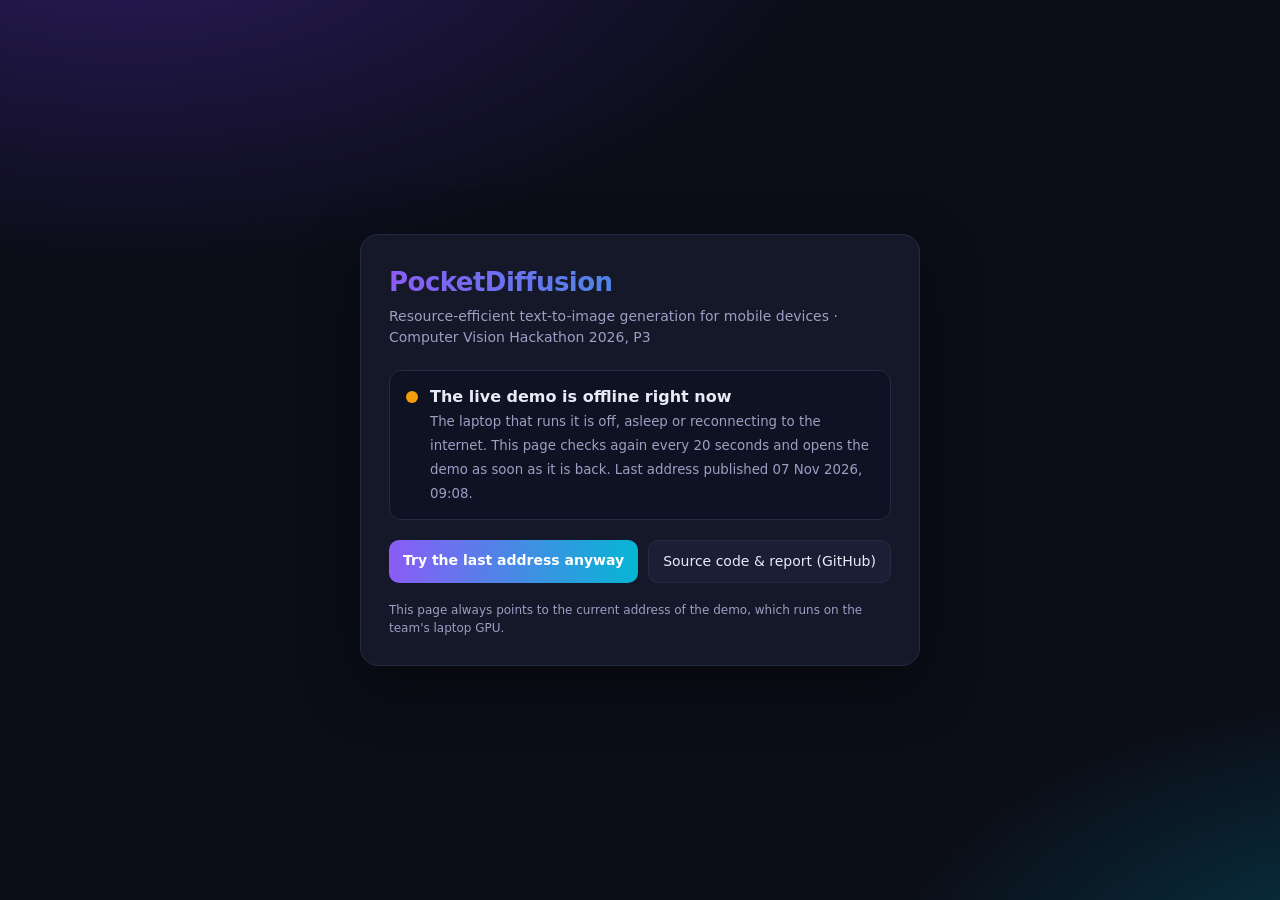
==== index.html @ 41320476 "Permanent status/redirect page for the live demo Co-Authored-By: Claude Opus 5.5 <noreply@anthropic." ====
<!doctype html>
<html lang="en">
<head>
<meta charset="utf-8">
<meta name="viewport" content="width=device-width, initial-scale=1">
<title>PocketDiffusion – live demo</title>
<meta name="description" content="Permanent link to the PocketDiffusion live demo (resource-efficient text-to-image generation, CV Hackathon 2026, P3).">
<style>
  :root { --bg: #0b0d17; --card: #141829; --line: #262b45; --text: #e8eaf6; --muted: #9aa0c3;
          --a1: #8b5cf6; --a2: #06b6d4; --ok: #22c55e; --warn: #f59e0b; }
  * { box-sizing: border-box; }
  body { margin: 0; min-height: 100vh; display: grid; place-items: center; padding: 16px;
         background: radial-gradient(1200px 600px at 10% -10%, #2a1b5c 0, transparent 60%),
                     radial-gradient(900px 500px at 110% 110%, #073b4c 0, transparent 60%), var(--bg);
         color: var(--text); font: 16px/1.5 system-ui, -apple-system, "Segoe UI", Roboto, sans-serif; }
  .card { width: 100%; max-width: 560px; background: var(--card); border: 1px solid var(--line);
          border-radius: 18px; padding: 28px; box-shadow: 0 20px 60px rgba(0,0,0,.35); }
  h1 { margin: 0 0 4px; font-size: 26px; letter-spacing: -.02em;
       background: linear-gradient(90deg, var(--a1), var(--a2)); -webkit-background-clip: text;
       background-clip: text; color: transparent; }
  .sub { margin: 0 0 22px; color: var(--muted); font-size: 14px; }
  .status { display: flex; gap: 12px; align-items: flex-start; padding: 14px 16px; border-radius: 12px;
            background: #0f1222; border: 1px solid var(--line); }
  .dot { flex: none; width: 12px; height: 12px; margin-top: 6px; border-radius: 50%; background: var(--muted); }
  .checking .dot { background: var(--a2); animation: pulse 1s infinite ease-in-out; }
  .ok .dot { background: var(--ok); }
  .off .dot { background: var(--warn); }
  @keyframes pulse { 50% { opacity: .3; transform: scale(.8); } }
  .status b { display: block; }
  .status small { color: var(--muted); }
  .links { margin-top: 20px; display: flex; flex-wrap: wrap; gap: 10px; }
  a.btn { display: inline-block; padding: 10px 14px; border-radius: 10px; text-decoration: none;
          color: var(--text); border: 1px solid var(--line); background: #1a1f36; font-size: 14px; }
  a.btn.primary { border: 0; background: linear-gradient(90deg, var(--a1), var(--a2)); color: #fff; font-weight: 600; }
  a.btn:hover { filter: brightness(1.15); }
  .hidden { display: none; }
  footer { margin-top: 18px; font-size: 12px; color: var(--muted); }
</style>
</head>
<body>
<main class="card">
  <h1>PocketDiffusion</h1>
  <p class="sub">Resource-efficient text-to-image generation for mobile devices · Computer Vision Hackathon 2026, P3</p>

  <div id="status" class="status checking">
    <span class="dot"></span>
    <div><b id="title">Finding the live demo…</b><small id="detail">Checking that the server is running.</small></div>
  </div>

  <div class="links">
    <a id="open" class="btn primary hidden" href="#">Open the live demo</a>
    <a class="btn" href="https://github.com/arpreran/pocketdiffusion">Source code &amp; report (GitHub)</a>
  </div>
  <footer id="foot">This page always points to the current address of the demo, which runs on the team's laptop GPU.</footer>
</main>
<script>
const $ = (id) => document.getElementById(id);
function show(cls, title, detail) {
  $("status").className = "status " + cls;
  $("title").textContent = title;
  $("detail").textContent = detail;
}
async function check() {
  show("checking", "Finding the live demo…", "Checking that the server is running.");
  let info;
  try {
    info = await (await fetch("live.json?t=" + Date.now(), { cache: "no-store" })).json();
  } catch {
    show("off", "Could not read the current address", "Retrying in 20 seconds.");
    return setTimeout(check, 20000);
  }
  const url = (info.url || "").replace(/\/+$/, "");
  $("open").href = url;
  try {
    const ctl = new AbortController();
    const timer = setTimeout(() => ctl.abort(), 12000);
    const r = await fetch(url + "/api/system", { signal: ctl.signal, cache: "no-store" });
    clearTimeout(timer);
    if (!r.ok) throw new Error("HTTP " + r.status);
    const s = await r.json();
    const gpu = s.gpu ? s.gpu.name.replace("NVIDIA GeForce ", "") : "CPU";
    show("ok", "Live demo is running — opening it…", `${gpu} · ${s.ready ? "ready" : "warming up"}`);
    $("open").classList.remove("hidden");
    setTimeout(() => location.replace(url), 800);
  } catch {
    show("off", "The live demo is offline right now",
         "The laptop that runs it is off, asleep or reconnecting to the internet. " +
         "This page checks again every 20 seconds and opens the demo as soon as it is back." +
         (info.updated ? ` Last address published ${info.updated}.` : ""));
    $("open").classList.remove("hidden");
    $("open").textContent = "Try the last address anyway";
    setTimeout(check, 20000);
  }
}
check();
</script>
</body>
</html>
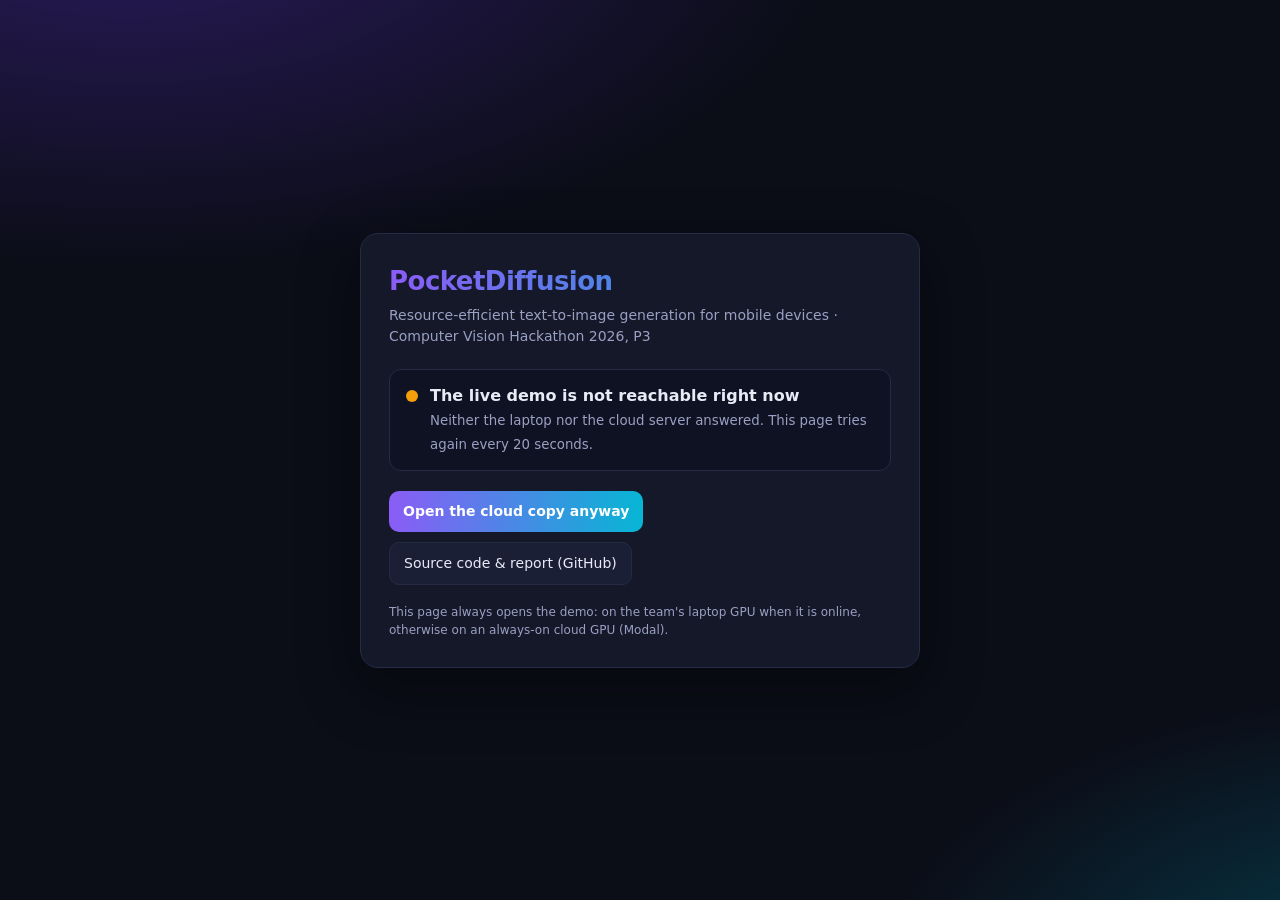
==== commit 1c5caaa3: "Permanent page: fall back to the always-on Modal cloud copy when the laptop is offline" ====
--- a/index.html
+++ b/index.html
@@ -51,7 +51,7 @@
     <a id="open" class="btn primary hidden" href="#">Open the live demo</a>
     <a class="btn" href="https://github.com/arpreran/pocketdiffusion">Source code &amp; report (GitHub)</a>
   </div>
-  <footer id="foot">This page always points to the current address of the demo, which runs on the team's laptop GPU.</footer>
+  <footer id="foot">This page always opens the demo: on the team's laptop GPU when it is online, otherwise on an always-on cloud GPU (Modal).</footer>
 </main>
 <script>
 const $ = (id) => document.getElementById(id);
@@ -60,37 +60,46 @@
   $("title").textContent = title;
   $("detail").textContent = detail;
 }
+// Always-on cloud copy (Modal, serverless NVIDIA T4): used when the team laptop is offline.
+const CLOUD_URL = "https://arpreran--pocketdiffusion.modal.run";
+
+async function probe(url, ms) {
+  const ctl = new AbortController();
+  const timer = setTimeout(() => ctl.abort(), ms);
+  try {
+    const r = await fetch(url + "/api/system", { signal: ctl.signal, cache: "no-store" });
+    if (!r.ok) throw new Error("HTTP " + r.status);
+    return await r.json();
+  } finally {
+    clearTimeout(timer);
+  }
+}
+function go(url, s, where) {
+  const gpu = s.gpu ? s.gpu.name.replace("NVIDIA GeForce ", "") : "CPU";
+  show("ok", "Live demo is running — opening it…", `${where} · ${gpu} · ${s.ready ? "ready" : "warming up"}`);
+  $("open").href = url;
+  $("open").classList.remove("hidden");
+  setTimeout(() => location.replace(url), 800);
+}
 async function check() {
-  show("checking", "Finding the live demo…", "Checking that the server is running.");
-  let info;
-  try {
-    info = await (await fetch("live.json?t=" + Date.now(), { cache: "no-store" })).json();
-  } catch {
-    show("off", "Could not read the current address", "Retrying in 20 seconds.");
-    return setTimeout(check, 20000);
+  show("checking", "Finding the live demo…", "Checking the team laptop (fastest) first.");
+  let info = {};
+  try { info = await (await fetch("live.json?t=" + Date.now(), { cache: "no-store" })).json(); } catch {}
+  const laptop = (info.url || "").replace(/\/+$/, "");
+  const cloud = (info.cloud || CLOUD_URL).replace(/\/+$/, "");
+  if (laptop) {
+    try { return go(laptop, await probe(laptop, 10000), "team laptop"); } catch {}
   }
-  const url = (info.url || "").replace(/\/+$/, "");
-  $("open").href = url;
-  try {
-    const ctl = new AbortController();
-    const timer = setTimeout(() => ctl.abort(), 12000);
-    const r = await fetch(url + "/api/system", { signal: ctl.signal, cache: "no-store" });
-    clearTimeout(timer);
-    if (!r.ok) throw new Error("HTTP " + r.status);
-    const s = await r.json();
-    const gpu = s.gpu ? s.gpu.name.replace("NVIDIA GeForce ", "") : "CPU";
-    show("ok", "Live demo is running — opening it…", `${gpu} · ${s.ready ? "ready" : "warming up"}`);
-    $("open").classList.remove("hidden");
-    setTimeout(() => location.replace(url), 800);
-  } catch {
-    show("off", "The live demo is offline right now",
-         "The laptop that runs it is off, asleep or reconnecting to the internet. " +
-         "This page checks again every 20 seconds and opens the demo as soon as it is back." +
-         (info.updated ? ` Last address published ${info.updated}.` : ""));
-    $("open").classList.remove("hidden");
-    $("open").textContent = "Try the last address anyway";
-    setTimeout(check, 20000);
-  }
+  show("checking", "Starting the cloud GPU server…",
+       "The laptop demo is offline, so the always-on cloud copy is starting. " +
+       "The first visit after a quiet period takes about 1–2 minutes.");
+  $("open").href = cloud;
+  try { return go(cloud, await probe(cloud, 180000), "cloud"); } catch {}
+  show("off", "The live demo is not reachable right now",
+       "Neither the laptop nor the cloud server answered. This page tries again every 20 seconds.");
+  $("open").classList.remove("hidden");
+  $("open").textContent = "Open the cloud copy anyway";
+  setTimeout(check, 20000);
 }
 check();
 </script>
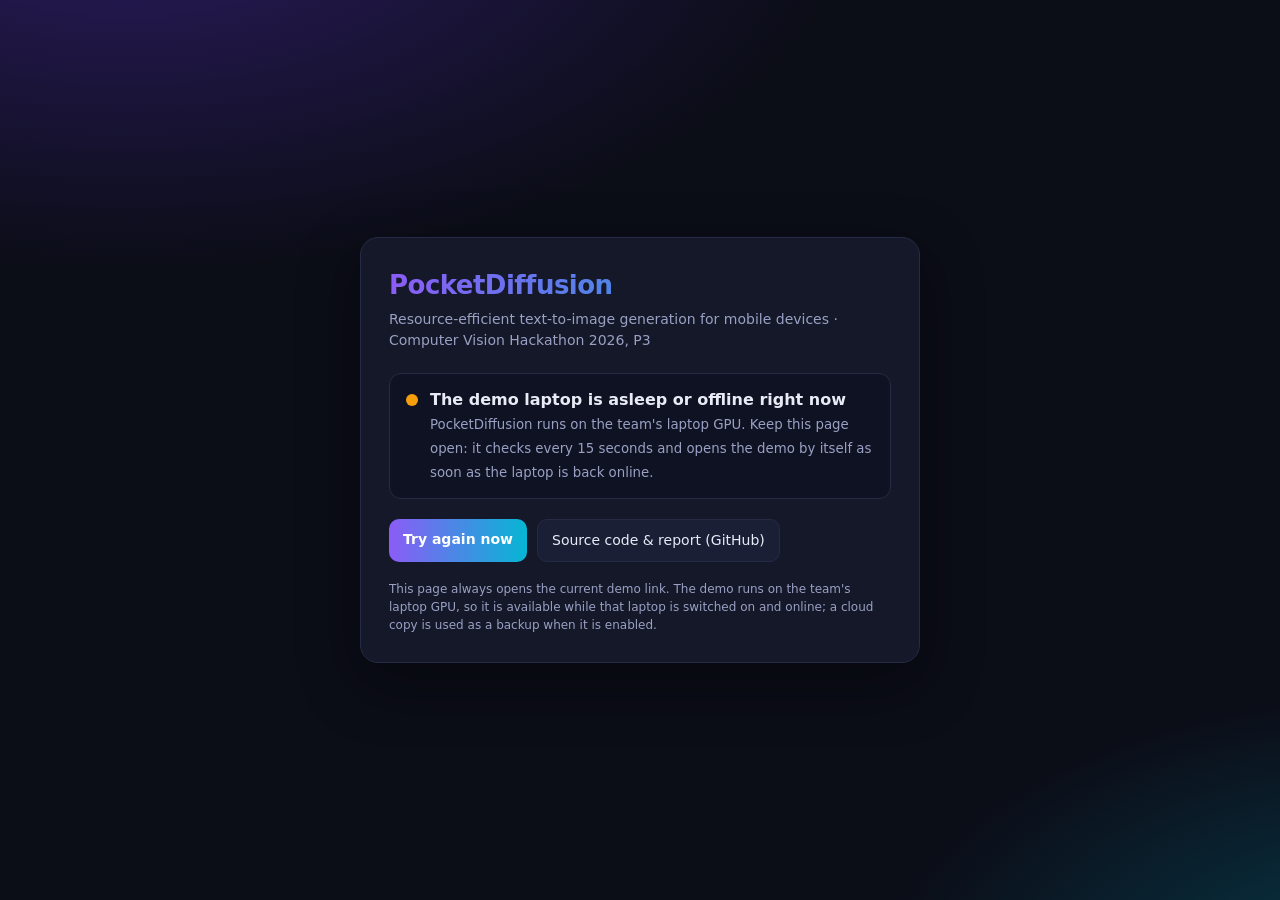
==== commit 908b0a80: "Live demo address: https://0f0c0a3d5639300bd4.gradio.live" ====
--- a/index.html
+++ b/index.html
@@ -51,7 +51,7 @@
     <a id="open" class="btn primary hidden" href="#">Open the live demo</a>
     <a class="btn" href="https://github.com/arpreran/pocketdiffusion">Source code &amp; report (GitHub)</a>
   </div>
-  <footer id="foot">This page always opens the demo: on the team's laptop GPU when it is online, otherwise on an always-on cloud GPU (Modal).</footer>
+  <footer id="foot">This page always opens the current demo link. The demo runs on the team's laptop GPU, so it is available while that laptop is switched on and online; a cloud copy is used as a backup when it is enabled.</footer>
 </main>
 <script>
 const $ = (id) => document.getElementById(id);
@@ -61,7 +61,7 @@
   $("detail").textContent = detail;
 }
 // Always-on cloud copy (Modal, serverless NVIDIA T4): used when the team laptop is offline.
-const CLOUD_URL = "https://arpreran--pocketdiffusion.modal.run";
+const CLOUD_URL = "https://arpreran--pocketdiffusion.us-east.modal.run";
 
 async function probe(url, ms) {
   const ctl = new AbortController();
@@ -74,12 +74,18 @@
     clearTimeout(timer);
   }
 }
+// share links: ?share=<generation id> opens that image's page on the live server
+const SHARE = (new URLSearchParams(location.search).get("share") || "").match(/^[0-9]{8}-[0-9]{6}-[0-9a-f]{6}$/);
 function go(url, s, where) {
   const gpu = s.gpu ? s.gpu.name.replace("NVIDIA GeForce ", "") : "CPU";
-  show("ok", "Live demo is running — opening it…", `${where} · ${gpu} · ${s.ready ? "ready" : "warming up"}`);
-  $("open").href = url;
+  const target = SHARE ? `${url}/share/${SHARE[0]}` : url;
+  show("ok", SHARE ? "Opening the shared image…" : "Live demo is running — opening it…",
+       `${where} · ${gpu} · ${s.ready ? "ready" : "warming up"}`);
+  $("open").href = target;
+  $("open").onclick = null;
+  $("open").textContent = "Open the live demo";
   $("open").classList.remove("hidden");
-  setTimeout(() => location.replace(url), 800);
+  setTimeout(() => location.replace(target), 800);
 }
 async function check() {
   show("checking", "Finding the live demo…", "Checking the team laptop (fastest) first.");
@@ -90,17 +96,19 @@
   if (laptop) {
     try { return go(laptop, await probe(laptop, 10000), "team laptop"); } catch {}
   }
-  show("checking", "Starting the cloud GPU server…",
-       "The laptop demo is offline, so the always-on cloud copy is starting. " +
-       "The first visit after a quiet period takes about 1–2 minutes.");
-  $("open").href = cloud;
+  show("checking", "The laptop is not answering — trying the cloud backup…",
+       "If the cloud copy is enabled, its first start after a quiet period takes 1–2 minutes.");
   try { return go(cloud, await probe(cloud, 180000), "cloud"); } catch {}
-  show("off", "The live demo is not reachable right now",
-       "Neither the laptop nor the cloud server answered. This page tries again every 20 seconds.");
+  show("off", "The demo laptop is asleep or offline right now",
+       "PocketDiffusion runs on the team's laptop GPU. Keep this page open: it checks every 15 seconds " +
+       "and opens the demo by itself as soon as the laptop is back online.");
   $("open").classList.remove("hidden");
-  $("open").textContent = "Open the cloud copy anyway";
-  setTimeout(check, 20000);
+  $("open").textContent = "Try again now";
+  $("open").href = "#";
+  $("open").onclick = (e) => { e.preventDefault(); clearTimeout(retry); check(); };
+  retry = setTimeout(check, 15000);
 }
+let retry = null;
 check();
 </script>
 </body>
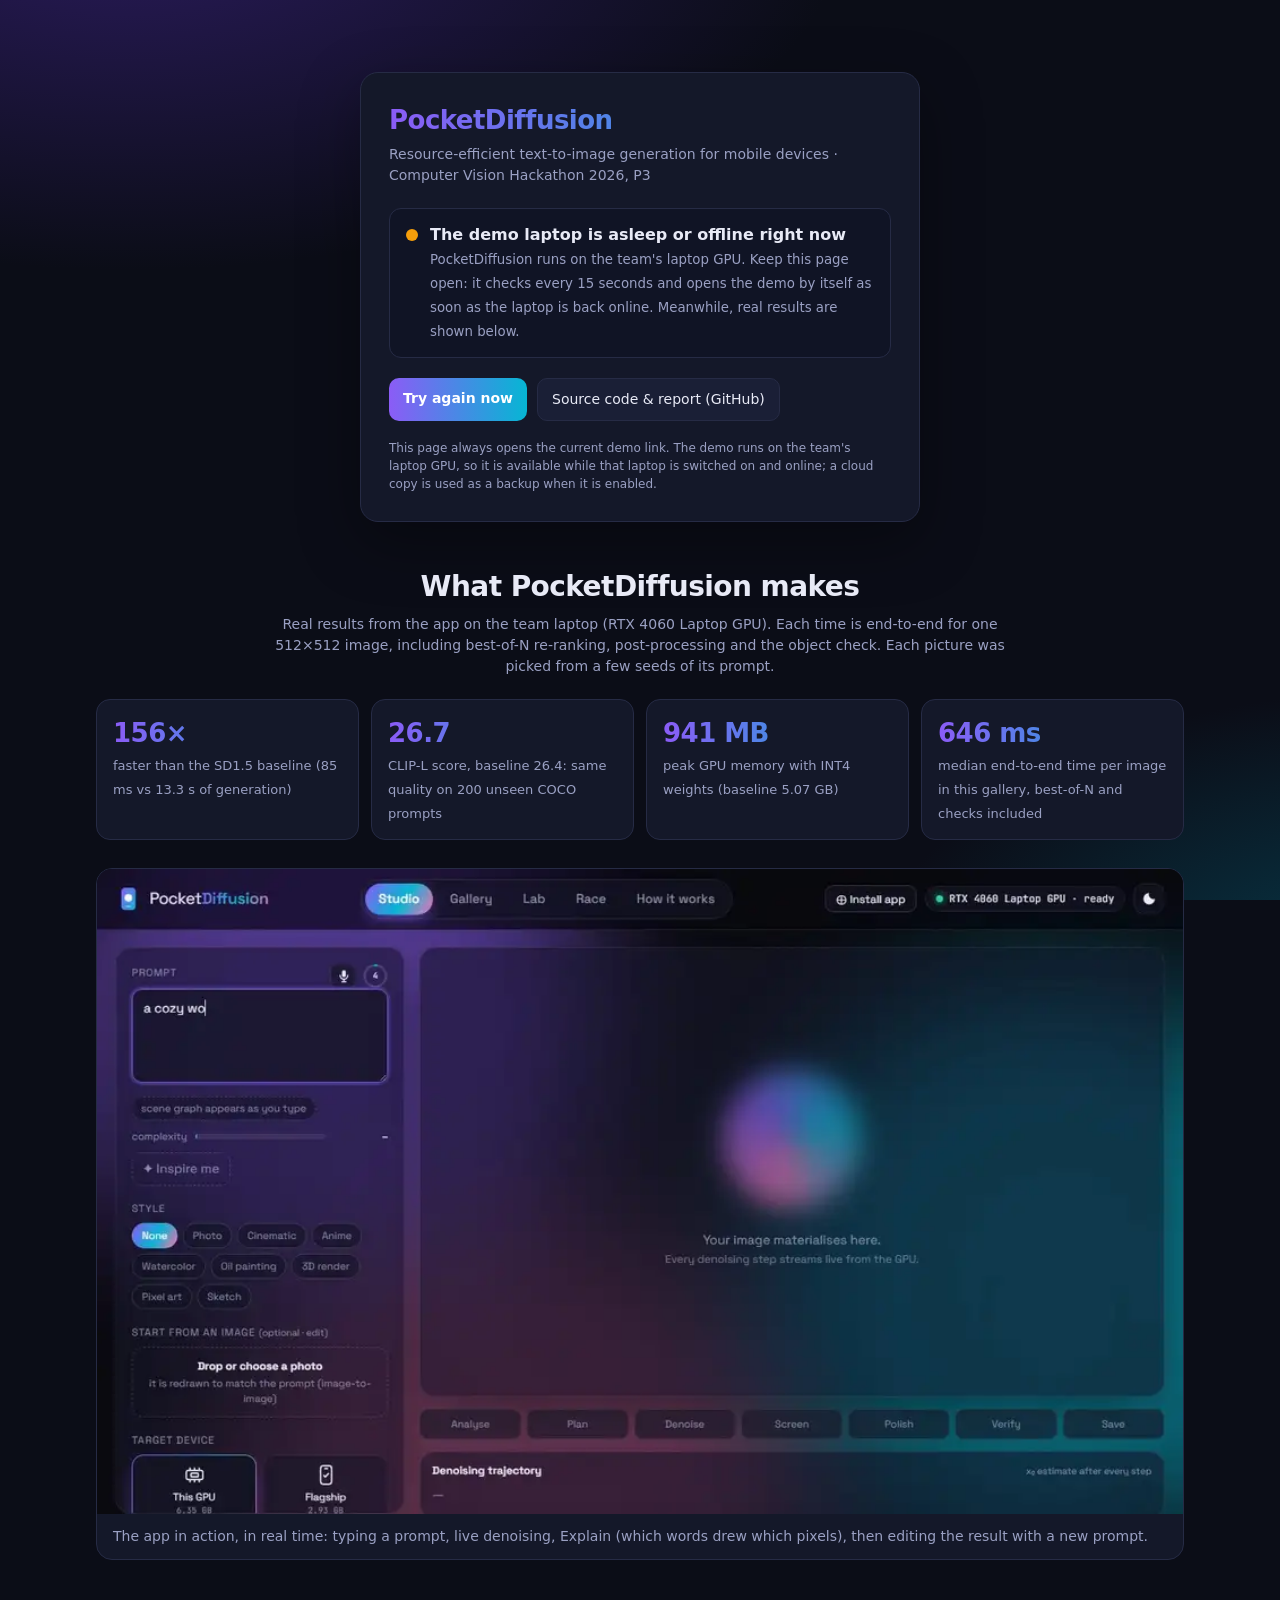
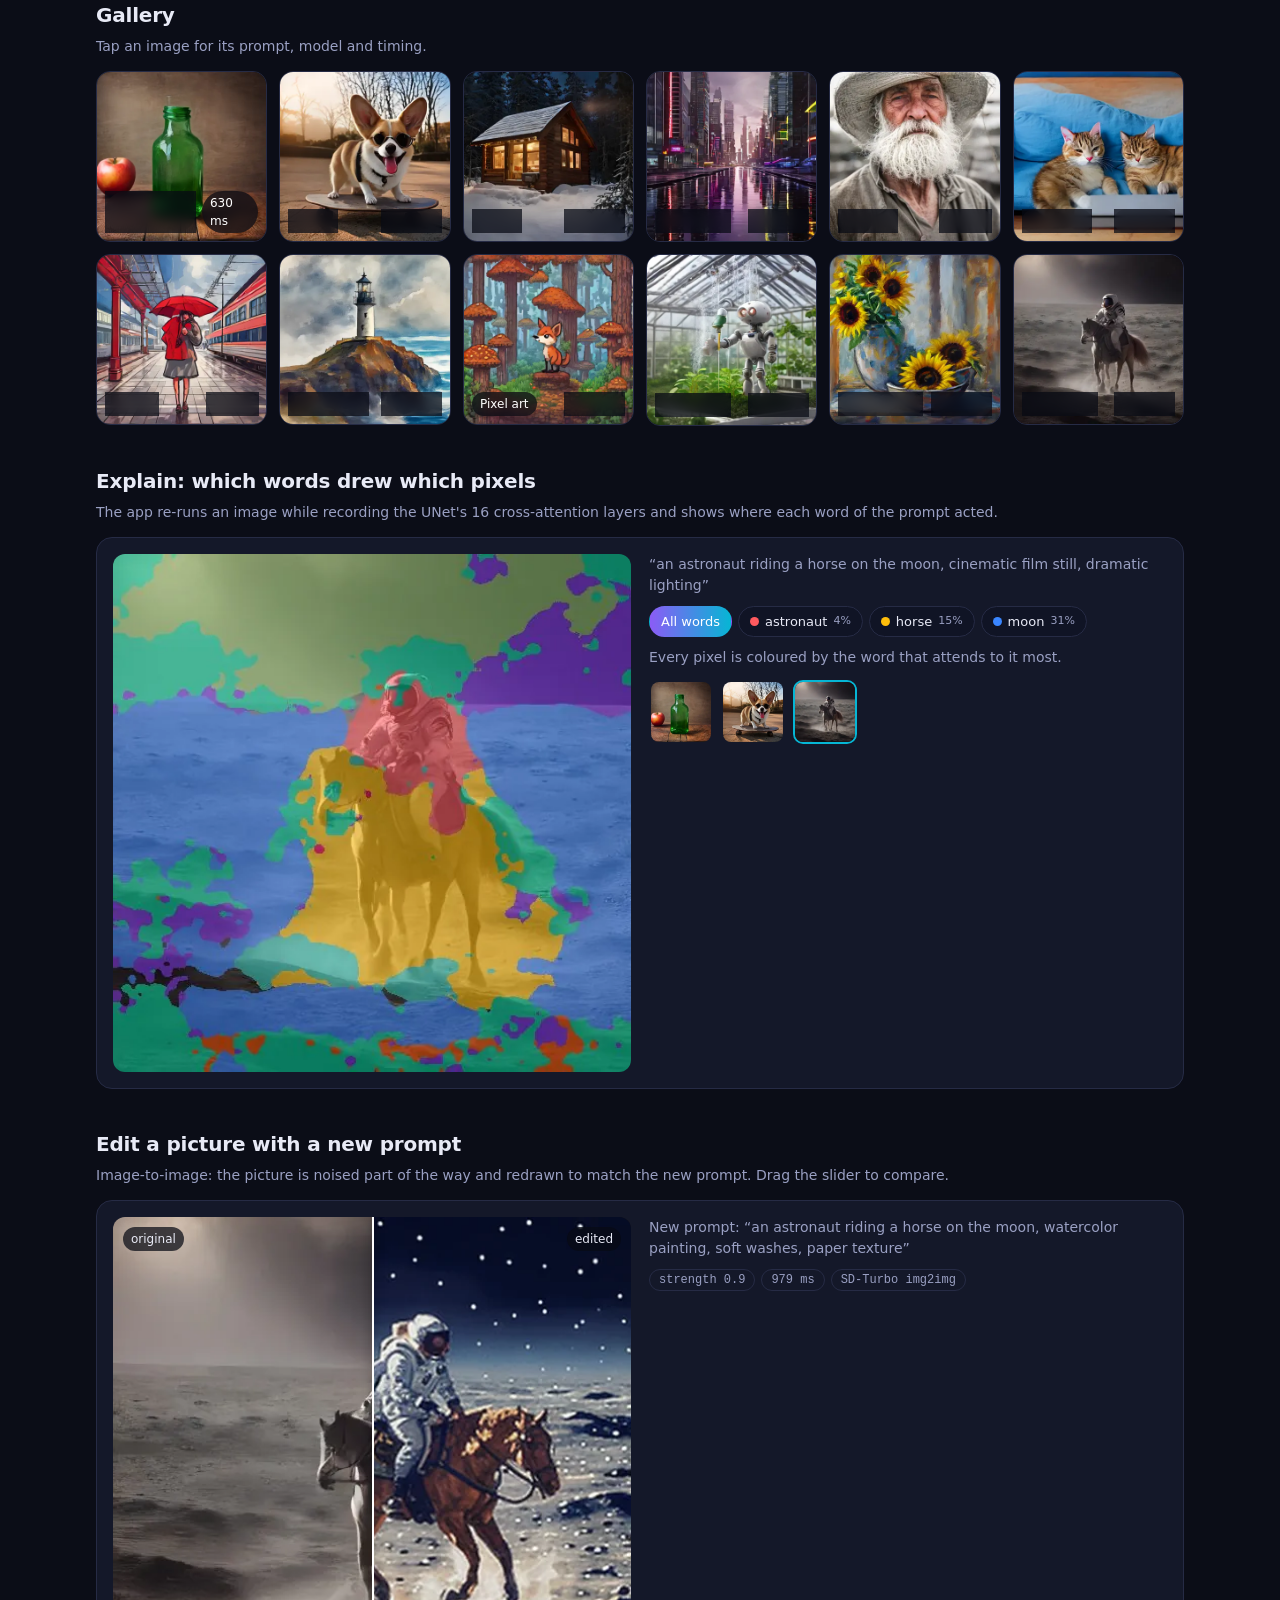
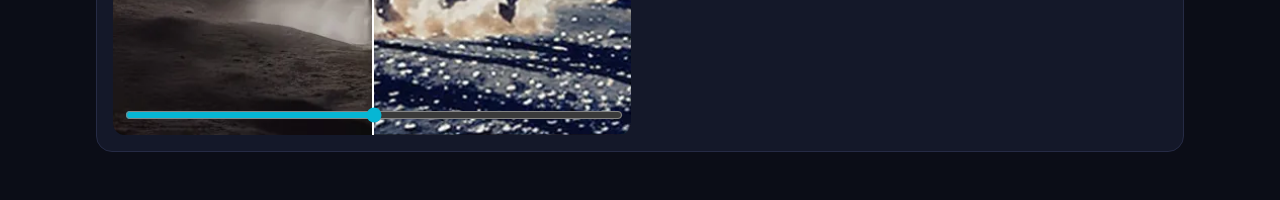
==== commit fce1edaa: "Live demo address: https://0f0c0a3d5639300bd4.gradio.live" ====
--- a/index.html
+++ b/index.html
@@ -5,22 +5,30 @@
 <meta name="viewport" content="width=device-width, initial-scale=1">
 <title>PocketDiffusion – live demo</title>
 <meta name="description" content="Permanent link to the PocketDiffusion live demo (resource-efficient text-to-image generation, CV Hackathon 2026, P3).">
+<meta property="og:title" content="PocketDiffusion – text-to-image in under a second">
+<meta property="og:description" content="Resource-efficient text-to-image generation for mobile devices: live demo, sample results and the source code.">
+<meta property="og:image" content="https://arpreran.github.io/pocketdiffusion/showcase/og.jpg">
+<meta property="og:image:width" content="1200">
+<meta property="og:image:height" content="630">
+<meta name="twitter:card" content="summary_large_image">
+<meta name="theme-color" content="#0b0d17">
 <style>
-  :root { --bg: #0b0d17; --card: #141829; --line: #262b45; --text: #e8eaf6; --muted: #9aa0c3;
+  :root { --bg: #0b0d17; --card: #141829; --card2: #101425; --line: #262b45; --text: #e8eaf6; --muted: #9aa0c3;
           --a1: #8b5cf6; --a2: #06b6d4; --ok: #22c55e; --warn: #f59e0b; }
   * { box-sizing: border-box; }
-  body { margin: 0; min-height: 100vh; display: grid; place-items: center; padding: 16px;
+  body { margin: 0; min-height: 100vh; color: var(--text); font: 16px/1.5 system-ui, -apple-system, "Segoe UI", Roboto, sans-serif;
          background: radial-gradient(1200px 600px at 10% -10%, #2a1b5c 0, transparent 60%),
                      radial-gradient(900px 500px at 110% 110%, #073b4c 0, transparent 60%), var(--bg);
-         color: var(--text); font: 16px/1.5 system-ui, -apple-system, "Segoe UI", Roboto, sans-serif; }
-  .card { width: 100%; max-width: 560px; background: var(--card); border: 1px solid var(--line);
+         background-attachment: fixed; }
+  .wrap { max-width: 1120px; margin: 0 auto; padding: 8vh 16px 48px; }
+  .card { width: 100%; max-width: 560px; margin: 0 auto; background: var(--card); border: 1px solid var(--line);
           border-radius: 18px; padding: 28px; box-shadow: 0 20px 60px rgba(0,0,0,.35); }
   h1 { margin: 0 0 4px; font-size: 26px; letter-spacing: -.02em;
        background: linear-gradient(90deg, var(--a1), var(--a2)); -webkit-background-clip: text;
        background-clip: text; color: transparent; }
   .sub { margin: 0 0 22px; color: var(--muted); font-size: 14px; }
   .status { display: flex; gap: 12px; align-items: flex-start; padding: 14px 16px; border-radius: 12px;
-            background: #0f1222; border: 1px solid var(--line); }
+            background: var(--card2); border: 1px solid var(--line); }
   .dot { flex: none; width: 12px; height: 12px; margin-top: 6px; border-radius: 50%; background: var(--muted); }
   .checking .dot { background: var(--a2); animation: pulse 1s infinite ease-in-out; }
   .ok .dot { background: var(--ok); }
@@ -29,15 +37,79 @@
   .status b { display: block; }
   .status small { color: var(--muted); }
   .links { margin-top: 20px; display: flex; flex-wrap: wrap; gap: 10px; }
-  a.btn { display: inline-block; padding: 10px 14px; border-radius: 10px; text-decoration: none;
-          color: var(--text); border: 1px solid var(--line); background: #1a1f36; font-size: 14px; }
-  a.btn.primary { border: 0; background: linear-gradient(90deg, var(--a1), var(--a2)); color: #fff; font-weight: 600; }
-  a.btn:hover { filter: brightness(1.15); }
-  .hidden { display: none; }
+  a.btn, button.btn { display: inline-block; padding: 10px 14px; border-radius: 10px; text-decoration: none; cursor: pointer;
+          color: var(--text); border: 1px solid var(--line); background: #1a1f36; font: inherit; font-size: 14px; }
+  .btn.primary { border: 0; background: linear-gradient(90deg, var(--a1), var(--a2)); color: #fff; font-weight: 600; }
+  .btn:hover { filter: brightness(1.15); }
+  .hidden { display: none !important; }
   footer { margin-top: 18px; font-size: 12px; color: var(--muted); }
+  footer a { color: var(--muted); }
+
+  /* ---------- offline showcase ---------- */
+  .showcase { margin-top: 44px; }
+  .sc-head { max-width: 760px; margin: 0 auto 22px; text-align: center; }
+  .sc-head h2 { margin: 0 0 6px; font-size: 28px; letter-spacing: -.02em; }
+  .sc-head p, .note { margin: 0; color: var(--muted); font-size: 14px; }
+  .showcase h3 { margin: 40px 0 6px; font-size: 20px; letter-spacing: -.01em; }
+  .showcase h3 + .note { margin-bottom: 14px; }
+  .stats { display: grid; grid-template-columns: repeat(4, minmax(0, 1fr)); gap: 12px; margin: 0 0 28px; }
+  .stat { background: var(--card); border: 1px solid var(--line); border-radius: 14px; padding: 14px 16px; }
+  .stat b { display: block; font-size: 26px; letter-spacing: -.02em; font-variant-numeric: tabular-nums;
+            background: linear-gradient(90deg, var(--a1), var(--a2)); -webkit-background-clip: text; background-clip: text; color: transparent; }
+  .stat span { color: var(--muted); font-size: 13px; }
+  figure { margin: 0; }
+  .walk { background: var(--card); border: 1px solid var(--line); border-radius: 16px; overflow: hidden; }
+  .walk img { display: block; width: 100%; height: auto; aspect-ratio: 960 / 570; background: var(--card2); }
+  .walk figcaption, .panel figcaption { padding: 12px 16px; color: var(--muted); font-size: 14px; }
+  .grid { display: grid; grid-template-columns: repeat(auto-fill, minmax(170px, 1fr)); gap: 12px; }
+  .tile { position: relative; padding: 0; border: 1px solid var(--line); border-radius: 14px; overflow: hidden; cursor: pointer;
+          background: var(--card2); aspect-ratio: 1; color: #fff; font: inherit; text-align: left; }
+  .tile img { display: block; width: 100%; height: 100%; object-fit: cover; transition: transform .25s; }
+  .tile:hover img, .tile:focus-visible img { transform: scale(1.04); }
+  .tile:focus-visible { outline: 2px solid var(--a2); outline-offset: 2px; }
+  .tile .tag { position: absolute; left: 8px; right: 8px; bottom: 8px; display: flex; justify-content: space-between; gap: 6px;
+               font-size: 12px; pointer-events: none; }
+  .tile .tag span { padding: 3px 8px; border-radius: 999px; background: rgba(8, 10, 20, .72); backdrop-filter: blur(6px); }
+  .panel { display: grid; grid-template-columns: minmax(0, 1fr) minmax(0, 1fr); gap: 18px; align-items: start;
+           background: var(--card); border: 1px solid var(--line); border-radius: 16px; padding: 16px; }
+  .panel .view { position: relative; border-radius: 12px; overflow: hidden; background: var(--card2); aspect-ratio: 1; }
+  .panel .view img { position: absolute; inset: 0; width: 100%; height: 100%; object-fit: cover; }
+  .panel p { margin: 0 0 10px; }
+  .chips { display: flex; flex-wrap: wrap; gap: 6px; margin: 10px 0; }
+  .chip { display: inline-flex; align-items: center; gap: 6px; border: 1px solid var(--line); background: var(--card2);
+          color: var(--text); border-radius: 999px; padding: 5px 11px; font: inherit; font-size: 13px; cursor: pointer; }
+  .chip i { width: 9px; height: 9px; border-radius: 50%; }
+  .chip small { color: var(--muted); font-size: 11px; font-variant-numeric: tabular-nums; }
+  .chip.on { border-color: transparent; background: linear-gradient(90deg, var(--a1), var(--a2)); color: #fff; }
+  .chip.on small { color: #eef; }
+  .thumbs { display: flex; gap: 8px; margin-top: 12px; }
+  .thumbs button { width: 64px; height: 64px; padding: 0; border-radius: 10px; overflow: hidden; border: 2px solid transparent; cursor: pointer; background: none; }
+  .thumbs button.on { border-color: var(--a2); }
+  .thumbs img { width: 100%; height: 100%; object-fit: cover; display: block; }
+  .meta { display: flex; flex-wrap: wrap; gap: 6px; }
+  .meta span { font: 12px ui-monospace, Consolas, monospace; color: var(--muted); border: 1px solid var(--line); border-radius: 999px; padding: 3px 9px; }
+  .ba input { position: absolute; left: 10px; right: 10px; bottom: 10px; width: calc(100% - 20px); z-index: 3; accent-color: var(--a2); }
+  .ba .bar { position: absolute; top: 0; bottom: 0; width: 2px; background: #fff; left: 50%; z-index: 2; box-shadow: 0 0 10px rgba(0,0,0,.6); pointer-events: none; }
+  .ba .lbl { position: absolute; top: 10px; z-index: 2; font-size: 12px; padding: 3px 8px; border-radius: 999px; background: rgba(8,10,20,.72); }
+  .lightbox { position: fixed; inset: 0; z-index: 10; display: grid; place-items: center; padding: 16px; background: rgba(4, 5, 12, .86); backdrop-filter: blur(8px); }
+  .lb-card { position: relative; width: min(980px, 100%); max-height: calc(100vh - 32px); overflow: auto; display: grid;
+             grid-template-columns: minmax(0, 1.2fr) minmax(0, 1fr); gap: 18px; background: var(--card); border: 1px solid var(--line); border-radius: 16px; padding: 16px; }
+  .lb-card .view { position: relative; border-radius: 12px; overflow: hidden; background: var(--card2); aspect-ratio: 1; }
+  .lb-card .view img { width: 100%; height: 100%; object-fit: contain; display: block; }
+  .lb-card h4 { margin: 4px 0 10px; font-size: 18px; line-height: 1.35; }
+  .lb-nav { display: flex; gap: 8px; margin-top: 14px; }
+  .lb-close { position: absolute; top: 10px; right: 10px; width: 36px; height: 36px; border-radius: 10px; border: 1px solid var(--line);
+              background: var(--card2); color: var(--text); font-size: 18px; cursor: pointer; z-index: 2; }
+  @media (max-width: 820px) {
+    .stats { grid-template-columns: repeat(2, minmax(0, 1fr)); }
+    .panel, .lb-card { grid-template-columns: minmax(0, 1fr); }
+    .wrap { padding-top: 5vh; }
+  }
+  @media (prefers-reduced-motion: reduce) { .checking .dot { animation: none; } .tile img { transition: none; } }
 </style>
 </head>
 <body>
+<div class="wrap">
 <main class="card">
   <h1>PocketDiffusion</h1>
   <p class="sub">Resource-efficient text-to-image generation for mobile devices · Computer Vision Hackathon 2026, P3</p>
@@ -51,8 +123,73 @@
     <a id="open" class="btn primary hidden" href="#">Open the live demo</a>
     <a class="btn" href="https://github.com/arpreran/pocketdiffusion">Source code &amp; report (GitHub)</a>
   </div>
-  <footer id="foot">This page always opens the current demo link. The demo runs on the team's laptop GPU, so it is available while that laptop is switched on and online; a cloud copy is used as a backup when it is enabled.</footer>
+  <footer id="foot">This page always opens the current demo link. The demo runs on the team's laptop GPU, so it is available while that laptop is switched on and online; a cloud copy is used as a backup when it is enabled.
+    <a href="?showcase" id="showLink">See sample results</a></footer>
 </main>
+
+<section id="showcase" class="showcase hidden" aria-labelledby="scTitle">
+  <div class="sc-head">
+    <h2 id="scTitle">What PocketDiffusion makes</h2>
+    <p>Real results from the app on the team laptop (RTX 4060 Laptop GPU). Each time is end-to-end for one 512×512 image,
+      including best-of-N re-ranking, post-processing and the object check. Each picture was picked from a few seeds of its prompt.</p>
+  </div>
+  <div class="stats">
+    <div class="stat"><b>156×</b><span>faster than the SD1.5 baseline (85 ms vs 13.3 s of generation)</span></div>
+    <div class="stat"><b>26.7</b><span>CLIP-L score, baseline 26.4: same quality on 200 unseen COCO prompts</span></div>
+    <div class="stat"><b>941 MB</b><span>peak GPU memory with INT4 weights (baseline 5.07 GB)</span></div>
+    <div class="stat"><b id="statMed">–</b><span>median end-to-end time per image in this gallery, best-of-N and checks included</span></div>
+  </div>
+
+  <figure class="walk" id="walk">
+    <img id="walkImg" alt="Screen recording of the app: a prompt is typed, the image denoises live, Explain shows per-word heat maps, then the picture is edited into a watercolour" width="960" height="570" loading="lazy">
+    <figcaption>The app in action, in real time: typing a prompt, live denoising, Explain (which words drew which pixels), then editing the result with a new prompt.</figcaption>
+  </figure>
+
+  <h3>Gallery</h3>
+  <p class="note">Tap an image for its prompt, model and timing.</p>
+  <div class="grid" id="grid"></div>
+
+  <h3>Explain: which words drew which pixels</h3>
+  <p class="note">The app re-runs an image while recording the UNet's 16 cross-attention layers and shows where each word of the prompt acted.</p>
+  <figure class="panel" id="explain">
+    <div class="view"><img id="exImg" alt="Cross-attention heat map"></div>
+    <figcaption style="padding:0">
+      <p id="exPrompt"></p>
+      <div class="chips" id="exChips" role="group" aria-label="Prompt words"></div>
+      <span class="note" id="exNote"></span>
+      <div class="thumbs" id="exThumbs" role="group" aria-label="Choose an example"></div>
+    </figcaption>
+  </figure>
+
+  <h3>Edit a picture with a new prompt</h3>
+  <p class="note">Image-to-image: the picture is noised part of the way and redrawn to match the new prompt. Drag the slider to compare.</p>
+  <figure class="panel" id="edit">
+    <div class="view ba">
+      <img id="edSrc" alt="Original image">
+      <img id="edRes" alt="Edited image">
+      <span class="lbl" style="left:10px">original</span><span class="lbl" style="right:10px">edited</span>
+      <div class="bar" id="edBar"></div>
+      <input type="range" id="edRange" min="0" max="100" value="50" aria-label="Before and after divider">
+    </div>
+    <figcaption style="padding:0"><p id="edPrompt"></p><div class="meta" id="edMeta"></div></figcaption>
+  </figure>
+</section>
+</div>
+
+<div class="lightbox hidden" id="lb" role="dialog" aria-modal="true" aria-labelledby="lbPrompt">
+  <div class="lb-card">
+    <button class="lb-close" id="lbClose" aria-label="Close">✕</button>
+    <div class="view"><img id="lbImg" alt=""></div>
+    <div>
+      <span class="note" id="lbStyle"></span>
+      <h4 id="lbPrompt"></h4>
+      <div class="meta" id="lbMeta"></div>
+      <div class="chips" id="lbChips"></div>
+      <div class="lb-nav"><button class="btn" id="lbPrev">← Previous</button><button class="btn" id="lbNext">Next →</button></div>
+    </div>
+  </div>
+</div>
+
 <script>
 const $ = (id) => document.getElementById(id);
 function show(cls, title, detail) {
@@ -62,6 +199,8 @@
 }
 // Always-on cloud copy (Modal, serverless NVIDIA T4): used when the team laptop is offline.
 const CLOUD_URL = "https://arpreran--pocketdiffusion.us-east.modal.run";
+const PARAMS = new URLSearchParams(location.search);
+const SHOWCASE = PARAMS.has("showcase");          // ?showcase: stay on this page and show the results
 
 async function probe(url, ms) {
   const ctl = new AbortController();
@@ -75,16 +214,21 @@
   }
 }
 // share links: ?share=<generation id> opens that image's page on the live server
-const SHARE = (new URLSearchParams(location.search).get("share") || "").match(/^[0-9]{8}-[0-9]{6}-[0-9a-f]{6}$/);
+const SHARE = (PARAMS.get("share") || "").match(/^[0-9]{8}-[0-9]{6}-[0-9a-f]{6}$/);
 function go(url, s, where) {
   const gpu = s.gpu ? s.gpu.name.replace("NVIDIA GeForce ", "") : "CPU";
   const target = SHARE ? `${url}/share/${SHARE[0]}` : url;
-  show("ok", SHARE ? "Opening the shared image…" : "Live demo is running — opening it…",
-       `${where} · ${gpu} · ${s.ready ? "ready" : "warming up"}`);
   $("open").href = target;
   $("open").onclick = null;
   $("open").textContent = "Open the live demo";
   $("open").classList.remove("hidden");
+  if (SHOWCASE) {                                  // visitor asked for the results: do not redirect
+    show("ok", "The live demo is running", `${where} · ${gpu} · ${s.ready ? "ready" : "warming up"} · use the button to open it`);
+    loadShowcase();
+    return;
+  }
+  show("ok", SHARE ? "Opening the shared image…" : "Live demo is running — opening it…",
+       `${where} · ${gpu} · ${s.ready ? "ready" : "warming up"}`);
   setTimeout(() => location.replace(target), 800);
 }
 async function check() {
@@ -101,14 +245,129 @@
   try { return go(cloud, await probe(cloud, 180000), "cloud"); } catch {}
   show("off", "The demo laptop is asleep or offline right now",
        "PocketDiffusion runs on the team's laptop GPU. Keep this page open: it checks every 15 seconds " +
-       "and opens the demo by itself as soon as the laptop is back online.");
+       "and opens the demo by itself as soon as the laptop is back online. Meanwhile, real results are shown below.");
   $("open").classList.remove("hidden");
   $("open").textContent = "Try again now";
   $("open").href = "#";
   $("open").onclick = (e) => { e.preventDefault(); clearTimeout(retry); check(); };
+  loadShowcase();
   retry = setTimeout(check, 15000);
 }
 let retry = null;
+
+/* ------------------------------------------------------------------ showcase */
+let SC = null, scLoading = null, lbIndex = 0, lbWord = -1;
+const ms = (v) => (v >= 1000 ? `${(v / 1000).toFixed(2)} s` : `${Math.round(v)} ms`);
+function el(tag, attrs = {}, text) {
+  const e = document.createElement(tag);
+  for (const [k, v] of Object.entries(attrs)) e.setAttribute(k, v);
+  if (text != null) e.textContent = text;
+  return e;
+}
+function metaChips(box, it) {
+  box.replaceChildren(...[`${it.model} · ${it.steps} step${it.steps > 1 ? "s" : ""}`, ms(it.latency_ms),
+    it.candidates > 1 ? `best of ${it.candidates}` : null, it.clip != null ? `CLIP ${it.clip}` : null, it.size]
+    .filter(Boolean).map((t) => el("span", {}, t)));
+}
+function wordChips(box, ex, sel, onPick, allLabel = "All words") {
+  const all = el("button", { type: "button", class: "chip" + (sel === -1 ? " on" : "") }, allLabel);
+  all.onclick = () => onPick(-1);
+  const chips = ex.words.map((w, i) => {
+    const b = el("button", { type: "button", class: "chip" + (sel === i ? " on" : "") });
+    const dot = el("i"); dot.style.background = w.color;
+    b.append(dot, document.createTextNode(w.word), el("small", {}, `${Math.round(w.share * 100)}%`));
+    b.title = `“${w.word}” dominates ${Math.round(w.share * 100)}% of the image`;
+    b.onclick = () => onPick(i);
+    return b;
+  });
+  box.replaceChildren(all, ...chips);
+}
+function loadShowcase() {
+  if (scLoading) return scLoading;
+  $("showcase").classList.remove("hidden");
+  $("showLink").classList.add("hidden");
+  scLoading = fetch("showcase/showcase.json", { cache: "no-cache" }).then((r) => r.json()).then((d) => {
+    SC = d;
+    const t = d.items.map((x) => x.latency_ms).sort((a, b) => a - b);
+    if (t.length) $("statMed").textContent = ms(t[Math.floor(t.length / 2)]);
+    if (d.video) $("walkImg").src = d.video; else $("walk").classList.add("hidden");
+    $("grid").replaceChildren(...d.items.map((it, i) => {
+      const b = el("button", { type: "button", class: "tile", "aria-label": `${it.style}: ${it.prompt}` });
+      b.append(el("img", { src: it.thumb, alt: it.prompt, loading: "lazy", width: 384, height: 384 }));
+      const tag = el("span", { class: "tag" });
+      tag.append(el("span", {}, it.style), el("span", {}, ms(it.latency_ms)));
+      b.append(tag);
+      b.onclick = () => openLb(i);
+      return b;
+    }));
+    const exItems = d.items.map((it, i) => [it, i]).filter(([it]) => it.explain);
+    if (exItems.length) renderExplain(exItems, exItems.length - 1, -1); else $("explain").classList.add("hidden");
+    if (d.edit) renderEdit(d.edit); else $("edit").classList.add("hidden");
+  }).catch(() => { $("showcase").classList.add("hidden"); });
+  return scLoading;
+}
+function renderExplain(exItems, k, sel) {
+  const [it] = exItems[k], ex = it.explain;
+  $("exImg").src = sel === -1 ? ex.segmentation : ex.words[sel].image;
+  $("exPrompt").textContent = `“${it.prompt}”`;
+  $("exNote").textContent = sel === -1 ? "Every pixel is coloured by the word that attends to it most."
+    : `Bright = where “${ex.words[sel].word}” shaped the image.`;
+  wordChips($("exChips"), ex, sel, (i) => renderExplain(exItems, k, i));
+  $("exThumbs").replaceChildren(...exItems.map(([x], j) => {
+    const b = el("button", { type: "button", class: j === k ? "on" : "", "aria-label": x.prompt });
+    b.append(el("img", { src: x.thumb, alt: "" }));
+    b.onclick = () => renderExplain(exItems, j, -1);
+    return b;
+  }));
+}
+function renderEdit(e) {
+  $("edSrc").src = e.source;
+  $("edRes").src = e.result;
+  $("edPrompt").textContent = `New prompt: “${e.prompt}”`;
+  $("edMeta").replaceChildren(...[`strength ${e.strength}`, ms(e.latency_ms), "SD-Turbo img2img"].map((t) => el("span", {}, t)));
+  const apply = () => {
+    const v = +$("edRange").value;
+    $("edRes").style.clipPath = `inset(0 0 0 ${v}%)`;
+    $("edBar").style.left = `${v}%`;
+  };
+  $("edRange").oninput = apply;
+  apply();
+}
+function openLb(i) {
+  lbIndex = (i + SC.items.length) % SC.items.length;
+  lbWord = -2;                                      // -2: the picture itself
+  renderLb();
+  $("lb").classList.remove("hidden");
+  $("lbClose").focus();
+}
+function renderLb() {
+  const it = SC.items[lbIndex];
+  $("lbImg").src = lbWord === -2 ? it.image : lbWord === -1 ? it.explain.segmentation : it.explain.words[lbWord].image;
+  $("lbImg").alt = it.prompt;
+  $("lbStyle").textContent = `${it.style} · ${lbIndex + 1} of ${SC.items.length}`;
+  $("lbPrompt").textContent = it.prompt;
+  metaChips($("lbMeta"), it);
+  if (it.explain) {
+    wordChips($("lbChips"), it.explain, lbWord, (w) => { lbWord = w; renderLb(); }, "Explain: all words");
+    const pic = el("button", { type: "button", class: "chip" + (lbWord === -2 ? " on" : "") }, "Picture");
+    pic.onclick = () => { lbWord = -2; renderLb(); };
+    $("lbChips").prepend(pic);
+  } else {
+    $("lbChips").replaceChildren();
+  }
+}
+function closeLb() { $("lb").classList.add("hidden"); }
+$("lbClose").onclick = closeLb;
+$("lb").addEventListener("click", (e) => { if (e.target.id === "lb") closeLb(); });
+$("lbPrev").onclick = () => openLb(lbIndex - 1);
+$("lbNext").onclick = () => openLb(lbIndex + 1);
+document.addEventListener("keydown", (e) => {
+  if ($("lb").classList.contains("hidden")) return;
+  if (e.key === "Escape") closeLb();
+  if (e.key === "ArrowLeft") openLb(lbIndex - 1);
+  if (e.key === "ArrowRight") openLb(lbIndex + 1);
+});
+if (SHOWCASE) loadShowcase();
 check();
 </script>
 </body>
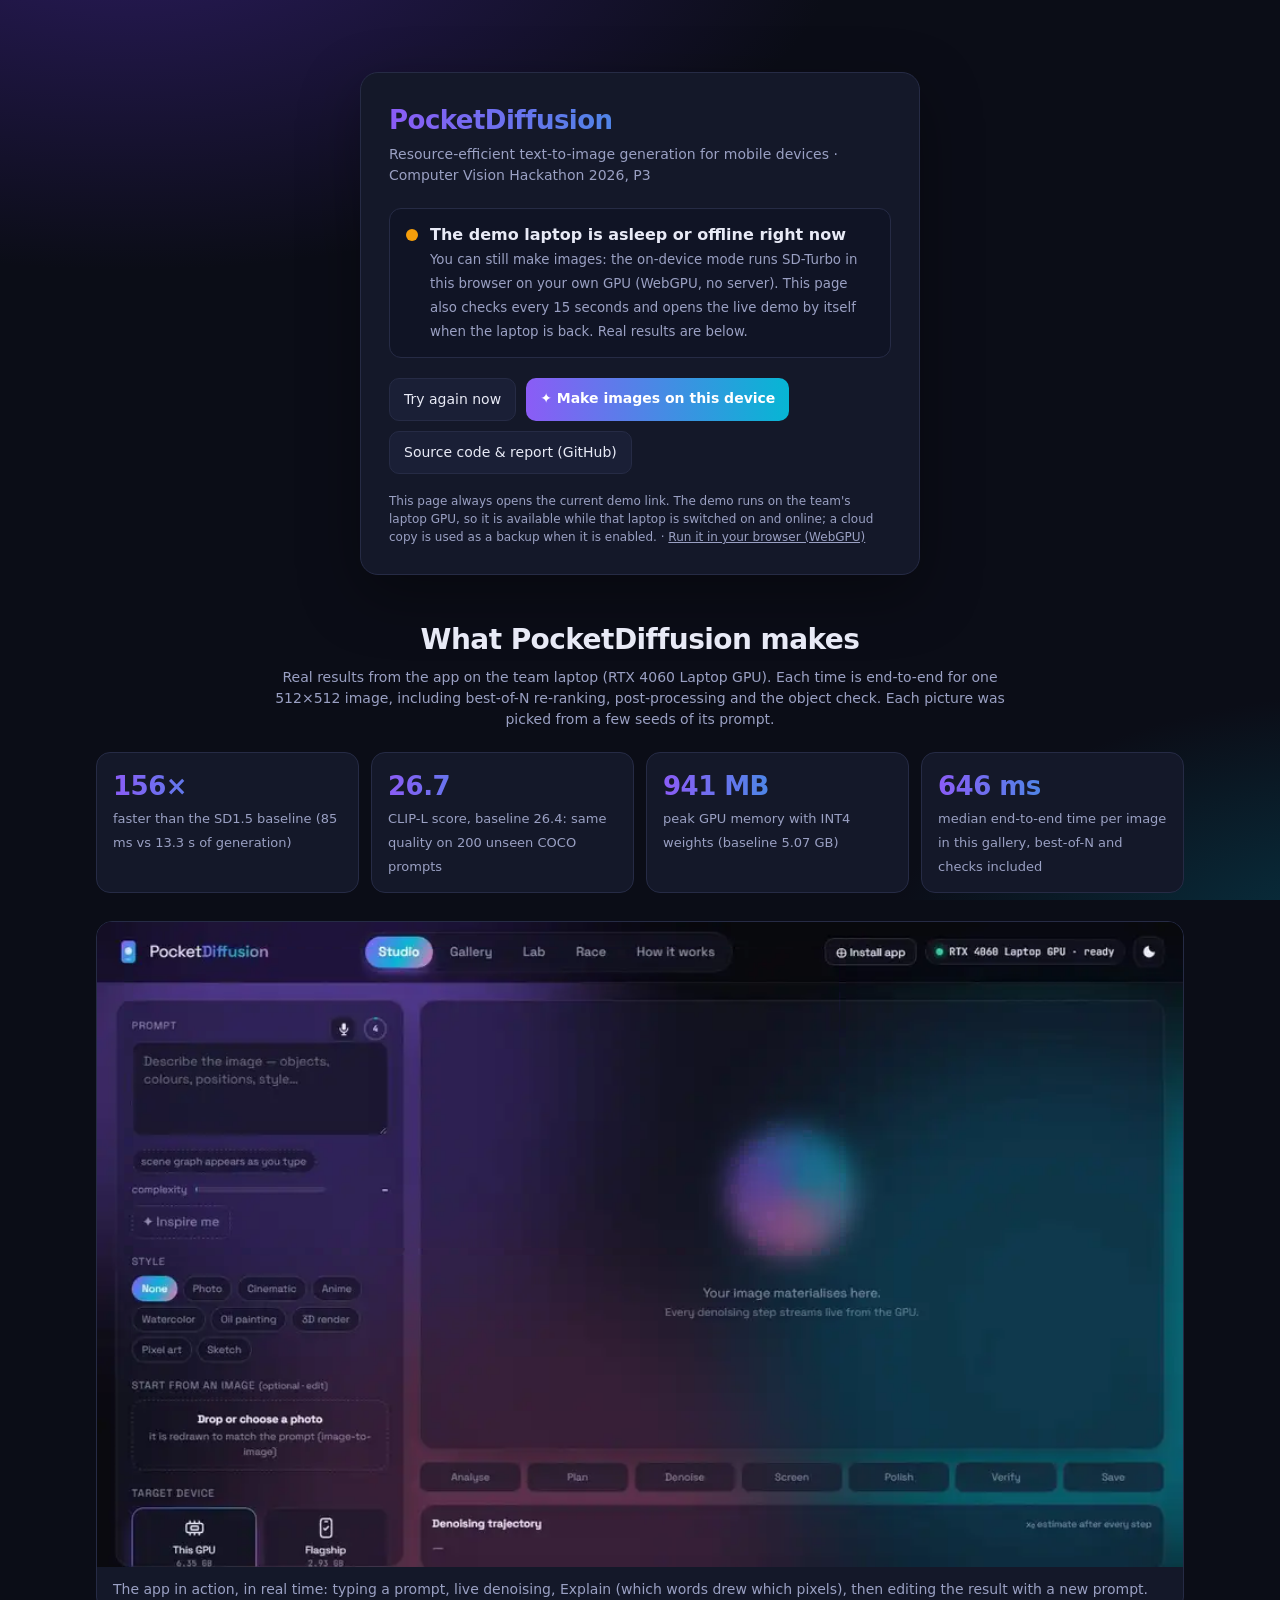
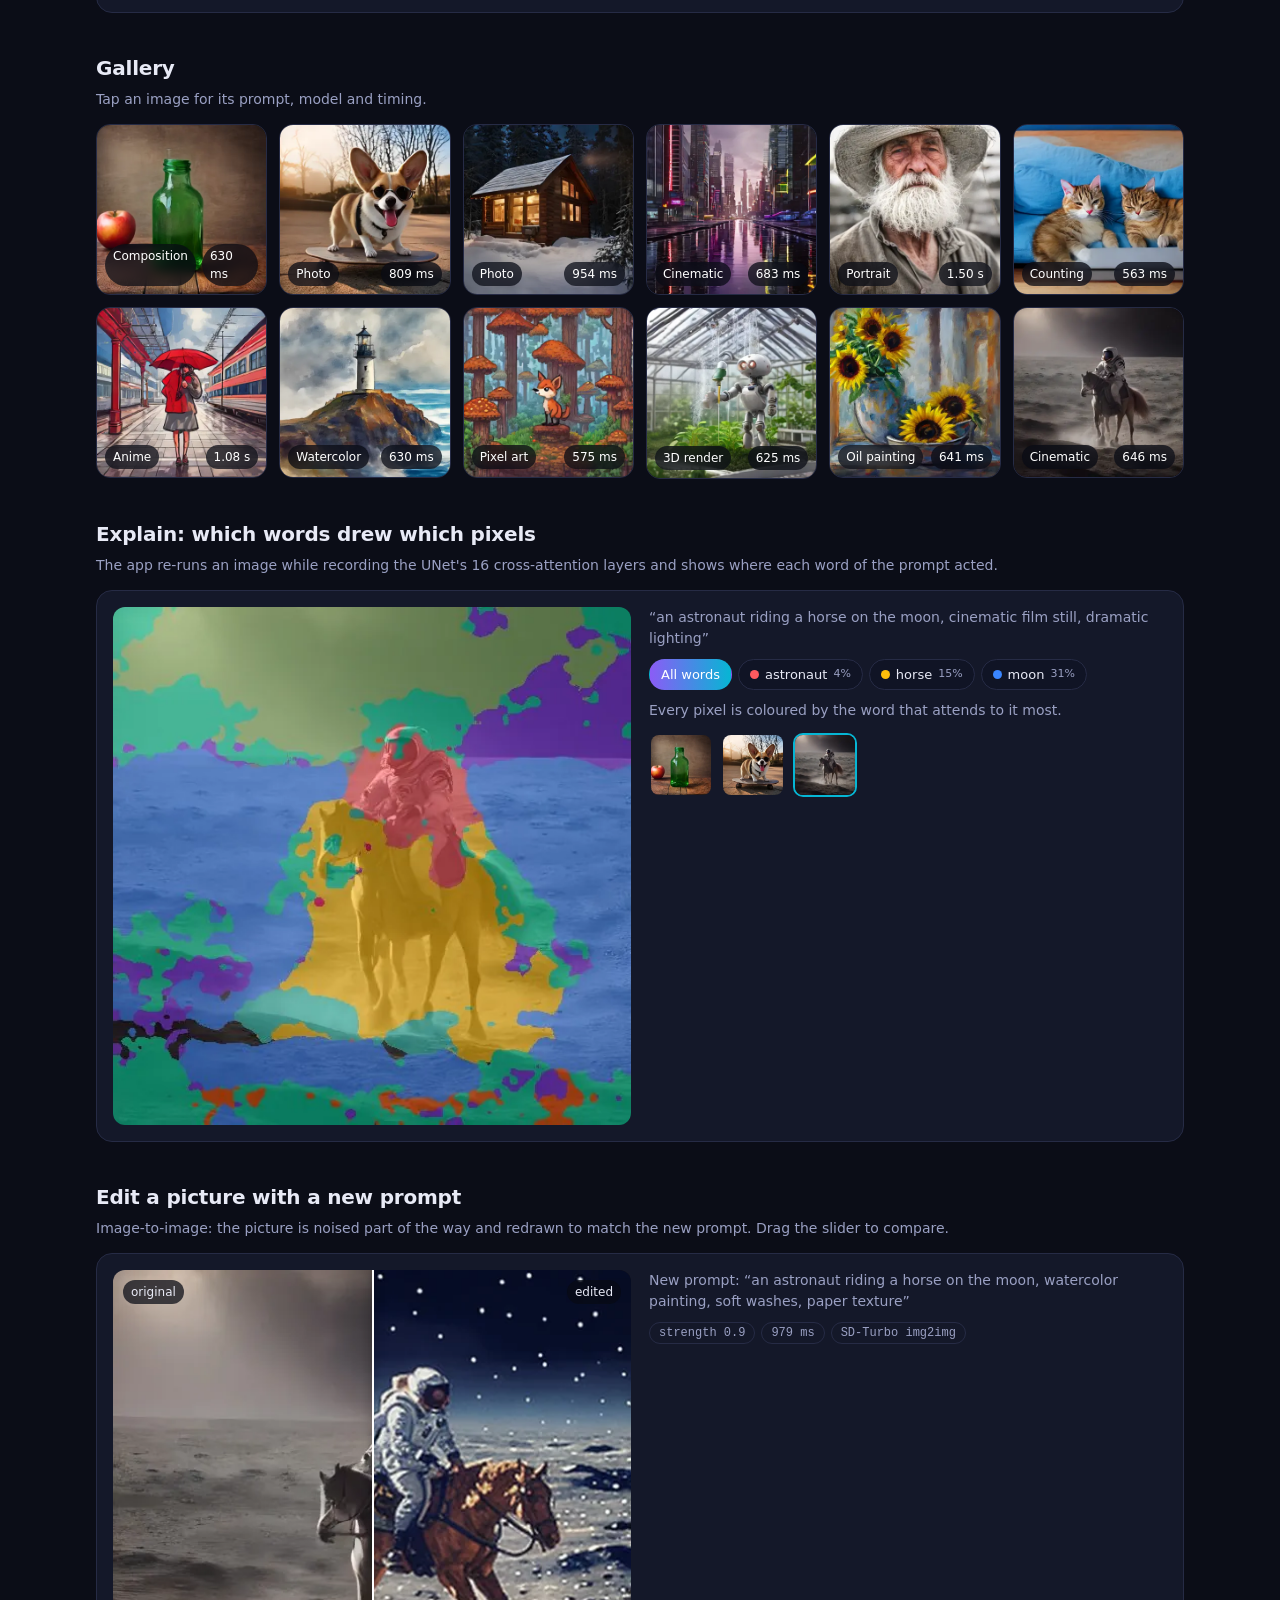
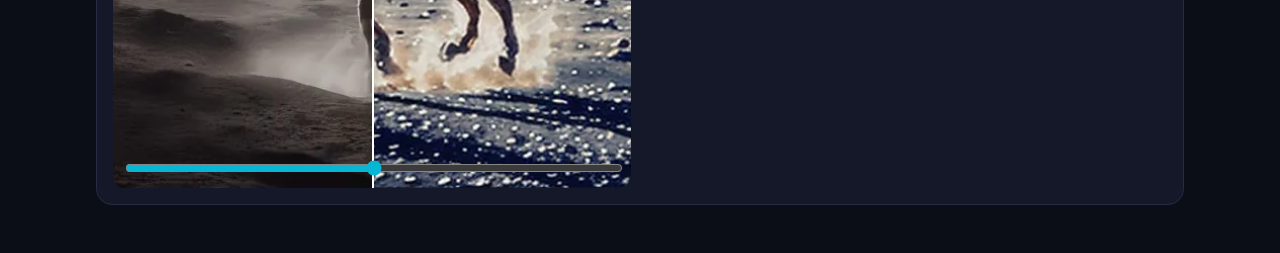
==== commit 3d3a301c: "Live demo address: https://bdabc22ba52f60bdfa.gradio.live" ====
--- a/index.html
+++ b/index.html
@@ -121,10 +121,11 @@
 
   <div class="links">
     <a id="open" class="btn primary hidden" href="#">Open the live demo</a>
+    <a id="device" class="btn hidden" href="device/">✦ Make images on this device</a>
     <a class="btn" href="https://github.com/arpreran/pocketdiffusion">Source code &amp; report (GitHub)</a>
   </div>
   <footer id="foot">This page always opens the current demo link. The demo runs on the team's laptop GPU, so it is available while that laptop is switched on and online; a cloud copy is used as a backup when it is enabled.
-    <a href="?showcase" id="showLink">See sample results</a></footer>
+    <a href="?showcase" id="showLink">See sample results</a> · <a href="device/">Run it in your browser (WebGPU)</a></footer>
 </main>
 
 <section id="showcase" class="showcase hidden" aria-labelledby="scTitle">
@@ -220,6 +221,8 @@
   const target = SHARE ? `${url}/share/${SHARE[0]}` : url;
   $("open").href = target;
   $("open").onclick = null;
+  $("open").classList.add("primary");
+  $("device").classList.remove("primary");
   $("open").textContent = "Open the live demo";
   $("open").classList.remove("hidden");
   if (SHOWCASE) {                                  // visitor asked for the results: do not redirect
@@ -244,9 +247,11 @@
        "If the cloud copy is enabled, its first start after a quiet period takes 1–2 minutes.");
   try { return go(cloud, await probe(cloud, 180000), "cloud"); } catch {}
   show("off", "The demo laptop is asleep or offline right now",
-       "PocketDiffusion runs on the team's laptop GPU. Keep this page open: it checks every 15 seconds " +
-       "and opens the demo by itself as soon as the laptop is back online. Meanwhile, real results are shown below.");
-  $("open").classList.remove("hidden");
+       "You can still make images: the on-device mode runs SD-Turbo in this browser on your own GPU (WebGPU, no server). " +
+       "This page also checks every 15 seconds and opens the live demo by itself when the laptop is back. Real results are below.");
+  $("device").classList.remove("hidden");
+  $("device").classList.add("primary");
+  $("open").classList.remove("hidden", "primary");
   $("open").textContent = "Try again now";
   $("open").href = "#";
   $("open").onclick = (e) => { e.preventDefault(); clearTimeout(retry); check(); };
